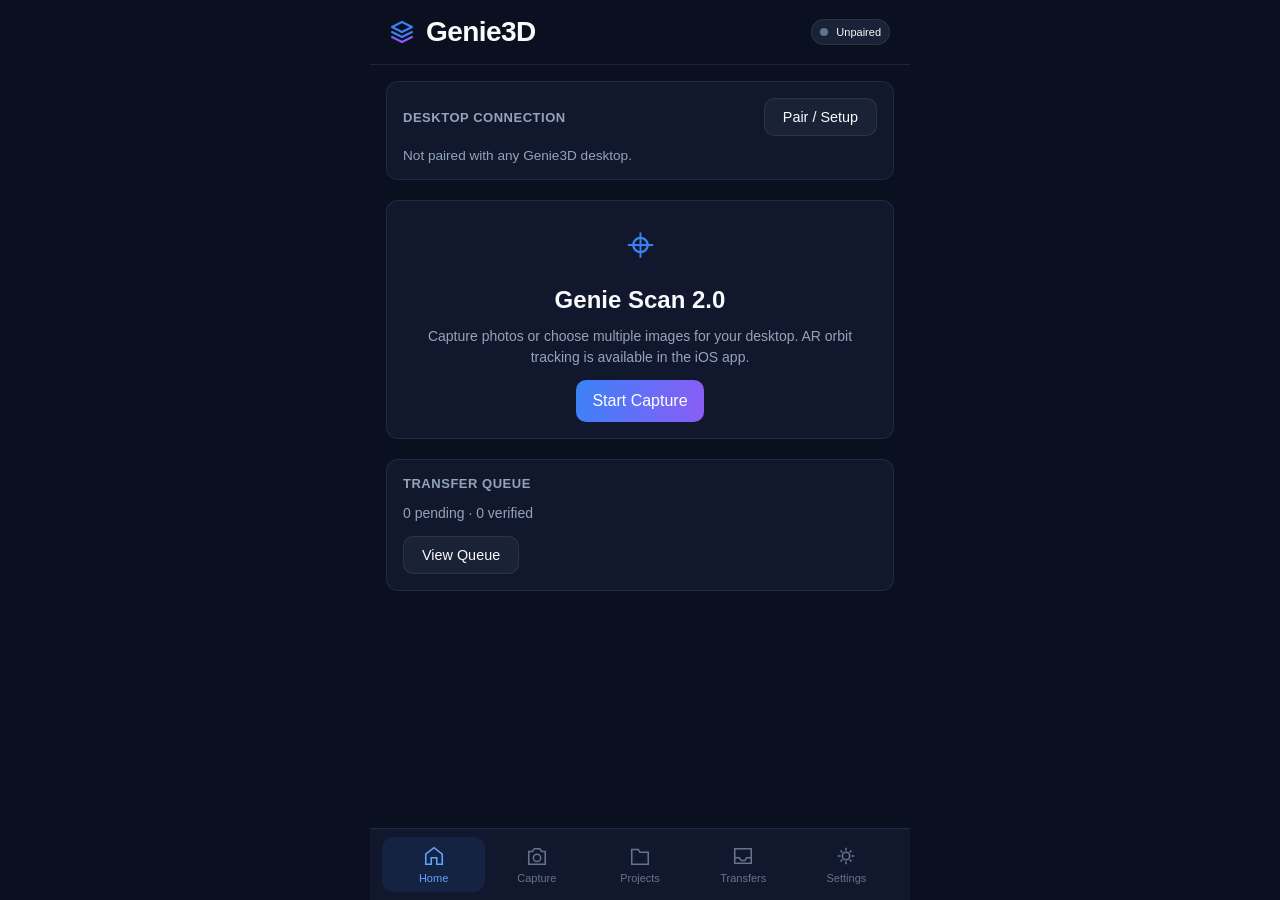
==== index.html @ 35c22467 "Publish desktop peer mode without Genie HTTP hosting" ====
<!DOCTYPE html>
<html lang="en">
  <head>
    <meta charset="UTF-8" />
    <meta name="viewport" content="width=device-width, initial-scale=1.0, viewport-fit=cover" />
    <title>Genie3D Companion</title>
    <meta name="description" content="Local-first photography and 3D capture companion for Genie3D" />
    <meta name="theme-color" content="#0B1020" />
    <link rel="apple-touch-icon" sizes="180x180" href="apple-touch-icon.png" />
    <link rel="icon" type="image/png" sizes="32x32" href="favicon-32.png" />
    <link rel="manifest" href="manifest.webmanifest" />
    <script type="module" crossorigin src="./assets/index-ChrofkDL.js"></script>
    <link rel="stylesheet" crossorigin href="./assets/index-DfnqhJjf.css">
  </head>
  <body>
    <div id="app"></div>
  </body>
</html>
---- assets/index-DfnqhJjf.css ----
:root{--bg-primary: #070A14;--bg-secondary: #0D1322;--bg-surface: rgba(22, 32, 54, .7);--bg-glass: rgba(13, 19, 34, .75);--border-subtle: rgba(255, 255, 255, .08);--border-glow: rgba(59, 130, 246, .35);--text-primary: #F8FAFC;--text-secondary: #94A3B8;--text-muted: #64748B;--accent: #3B82F6;--accent-glow: rgba(59, 130, 246, .5);--accent-violet: #8B5CF6;--status-online: #10B981;--status-warning: #F59E0B;--status-error: #EF4444;--font-main: "Outfit", -apple-system, BlinkMacSystemFont, sans-serif;--font-mono: "JetBrains Mono", monospace}*{box-sizing:border-box;margin:0;padding:0;-webkit-tap-highlight-color:transparent}body{font-family:var(--font-main);background-color:var(--bg-primary);color:var(--text-primary);min-height:100vh;display:flex;flex-direction:column;overflow-x:hidden;background-image:radial-gradient(circle at 50% 0%,rgba(59,130,246,.12) 0%,transparent 60%),radial-gradient(circle at 100% 100%,rgba(139,92,246,.08) 0%,transparent 50%)}#app{display:flex;flex-direction:column;flex:1;max-width:540px;margin:0 auto;width:100%;position:relative}header{padding:16px 20px;background:var(--bg-glass);backdrop-filter:blur(20px);-webkit-backdrop-filter:blur(20px);border-bottom:1px solid var(--border-subtle);display:flex;align-items:center;justify-content:space-between;position:sticky;top:0;z-index:100}.brand{display:flex;align-items:center;gap:12px}.brand svg{filter:drop-shadow(0 0 8px rgba(59,130,246,.5))}.brand h1{font-size:1.25rem;font-weight:700;letter-spacing:-.02em;background:linear-gradient(135deg,#60a5fa,#a78bfa);-webkit-background-clip:text;-webkit-text-fill-color:transparent}.status-badge{display:flex;align-items:center;gap:8px;font-size:.8rem;font-weight:500;padding:6px 14px;border-radius:9999px;background:var(--bg-surface);-webkit-backdrop-filter:blur(12px);backdrop-filter:blur(12px);border:1px solid var(--border-subtle);transition:all .25s ease}.status-dot{width:8px;height:8px;border-radius:50%;background:var(--text-muted)}.status-dot.online{background:var(--status-online);box-shadow:0 0 10px #10b981cc;animation:pulse-glow 2s infinite ease-in-out}@keyframes pulse-glow{0%,to{opacity:1;transform:scale(1)}50%{opacity:.65;transform:scale(1.15)}}.status-dot.warning{background:var(--status-warning)}.status-dot.error{background:var(--status-error)}main{flex:1;display:flex;flex-direction:column;padding:16px;gap:16px}.card{background:var(--bg-glass);backdrop-filter:blur(16px);-webkit-backdrop-filter:blur(16px);border:1px solid var(--border-subtle);border-radius:16px;padding:18px;box-shadow:0 8px 32px #00000059;transition:transform .2s ease,border-color .2s ease}.card:hover{border-color:var(--border-glow)}.card-title{font-size:.85rem;font-weight:600;text-transform:uppercase;letter-spacing:.05em;color:var(--text-secondary);margin-bottom:12px;display:flex;align-items:center;justify-content:space-between}.viewfinder-container{position:relative;width:100%;aspect-ratio:4/3;background:#03060c;border-radius:14px;overflow:hidden;display:flex;align-items:center;justify-content:center;border:1px solid rgba(255,255,255,.06)}video{width:100%;height:100%;object-fit:cover}.reticle-overlay{position:absolute;top:0;right:0;bottom:0;left:0;pointer-events:none;display:flex;align-items:center;justify-content:center}.reticle-corner{position:absolute;width:24px;height:24px;border:2px solid rgba(59,130,246,.7)}.reticle-corner.tl{top:20px;left:20px;border-right:none;border-bottom:none}.reticle-corner.tr{top:20px;right:20px;border-left:none;border-bottom:none}.reticle-corner.bl{bottom:20px;left:20px;border-right:none;border-top:none}.reticle-corner.br{bottom:20px;right:20px;border-left:none;border-top:none}.reticle-center{width:48px;height:48px;border:1px dashed rgba(59,130,246,.5);border-radius:50%;position:relative}.reticle-center:before,.reticle-center:after{content:"";position:absolute;background:#3b82f6cc}.reticle-center:before{top:50%;left:-6px;width:60px;height:1px}.reticle-center:after{left:50%;top:-6px;height:60px;width:1px}.shutter-panel{display:flex;align-items:center;justify-content:space-around;padding:16px 0 4px}.btn-shutter{width:72px;height:72px;border-radius:50%;border:4px solid #ffffff;background:linear-gradient(135deg,#3b82f6,#8b5cf6);cursor:pointer;box-shadow:0 0 24px var(--accent-glow);transition:transform .15s cubic-bezier(.34,1.56,.64,1),filter .15s ease;position:relative}.btn-shutter:hover{transform:scale(1.05)}.btn-shutter:active{transform:scale(.92);filter:brightness(1.2)}.btn-secondary{background:var(--bg-surface);border:1px solid var(--border-subtle);color:var(--text-primary);padding:10px 18px;border-radius:10px;font-size:.9rem;font-weight:500;cursor:pointer;transition:background .2s ease,border-color .2s ease}.btn-secondary:hover{background:#232d4bcc;border-color:var(--border-glow)}.queue-list{display:flex;flex-direction:column;gap:10px;max-height:240px;overflow-y:auto}.queue-item{display:flex;align-items:center;gap:14px;padding:10px 14px;background:var(--bg-surface);border-radius:10px;border:1px solid var(--border-subtle);animation:slide-in .2s ease}@keyframes slide-in{0%{opacity:0;transform:translateY(6px)}to{opacity:1;transform:translateY(0)}}.queue-thumb{width:48px;height:48px;object-fit:cover;border-radius:8px;border:1px solid var(--border-subtle)}.queue-details{flex:1;font-size:.85rem}.queue-progress{height:5px;background:#0006;border-radius:3px;overflow:hidden;margin-top:6px}.queue-progress-bar{height:100%;background:linear-gradient(90deg,#3b82f6,#8b5cf6);border-radius:3px;transition:width .3s cubic-bezier(.4,0,.2,1)}nav{display:flex;background:var(--bg-glass);backdrop-filter:blur(20px);-webkit-backdrop-filter:blur(20px);border-top:1px solid var(--border-subtle);padding:8px 12px;position:sticky;bottom:0;z-index:100}.nav-item{flex:1;display:flex;flex-direction:column;align-items:center;gap:4px;font-size:.75rem;font-weight:500;color:var(--text-muted);cursor:pointer;background:none;border:none;padding:8px;border-radius:12px;transition:all .2s ease}.nav-item.active{color:#60a5fa;background:#3b82f61a}.nav-item:hover:not(.active){color:var(--text-secondary)}[hidden]{display:none!important}body{background-image:none}header{background:var(--bg-primary);-webkit-backdrop-filter:none;backdrop-filter:none;flex-wrap:wrap;gap:12px}.brand h1{background:none;-webkit-text-fill-color:var(--text-primary);font-size:28px}.brand svg{filter:none}main{padding:16px}[data-screen]{display:flex;flex-direction:column;gap:20px}.card{background:var(--bg-secondary);-webkit-backdrop-filter:none;backdrop-filter:none;border-radius:12px;padding:16px;box-shadow:none;margin-bottom:0}.card-title{font-size:13px;text-transform:uppercase;letter-spacing:.04em}.card p,.screen-note{color:var(--text-secondary);font-size:14px;line-height:1.5;margin-bottom:12px}.scan-card{text-align:center}.scan-card h2{margin:12px 0}.scan-symbol{font-size:48px;color:var(--accent)}.btn-primary{border:0;border-radius:10px;padding:12px 16px;color:#fff;background:linear-gradient(100deg,var(--accent),var(--accent-violet));font:inherit;cursor:pointer}nav{background:var(--bg-secondary);padding-bottom:max(8px,env(safe-area-inset-bottom))}.nav-item{flex:1;min-width:0;font-size:11px;gap:5px}.nav-item svg{flex-shrink:0}.status-badge{font-size:11px;padding:6px 8px}#camera-feedback{padding:12px}button:disabled{opacity:.5;cursor:default}
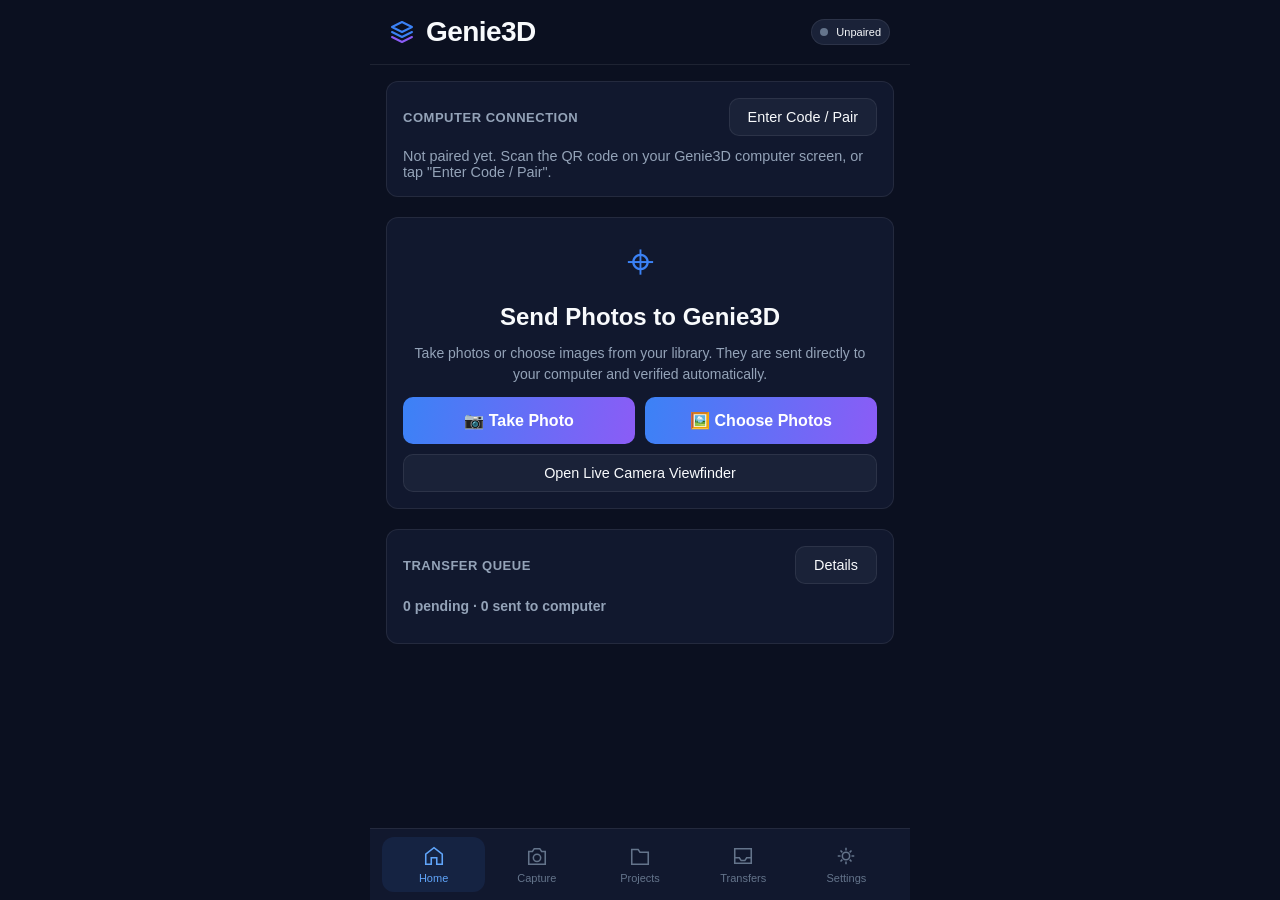
==== commit 33e058a7: "Deploy Genie3D Companion PWA with zero-UPnP cellular remote pairing and single-screen workflow" ====
--- a/index.html
+++ b/index.html
@@ -1,18 +1,20 @@
-<!DOCTYPE html>
-<html lang="en">
-  <head>
-    <meta charset="UTF-8" />
-    <meta name="viewport" content="width=device-width, initial-scale=1.0, viewport-fit=cover" />
-    <title>Genie3D Companion</title>
-    <meta name="description" content="Local-first photography and 3D capture companion for Genie3D" />
-    <meta name="theme-color" content="#0B1020" />
-    <link rel="apple-touch-icon" sizes="180x180" href="apple-touch-icon.png" />
-    <link rel="icon" type="image/png" sizes="32x32" href="favicon-32.png" />
-    <link rel="manifest" href="manifest.webmanifest" />
-    <script type="module" crossorigin src="./assets/index-ChrofkDL.js"></script>
+<!DOCTYPE html>
+<html lang="en">
+  <head>
+    <meta charset="UTF-8" />
+    <meta name="viewport" content="width=device-width, initial-scale=1.0, viewport-fit=cover" />
+    <title>Genie3D Companion</title>
+    <meta name="description" content="Local-first photography and 3D capture companion for Genie3D" />
+    <meta name="theme-color" content="#0B1020" />
+    <link rel="apple-touch-icon" sizes="180x180" href="apple-touch-icon.png" />
+    <link rel="icon" type="image/png" sizes="32x32" href="favicon-32.png" />
+    <link rel="manifest" href="manifest.webmanifest" />+
+    <script type="module" crossorigin src="./assets/index-DS5dRBgy.js"></script>
     <link rel="stylesheet" crossorigin href="./assets/index-DfnqhJjf.css">
-  </head>
-  <body>
-    <div id="app"></div>
-  </body>
-</html>
+  </head>
+  <body>
+    <div id="app"></div>+
+  </body>
+</html>
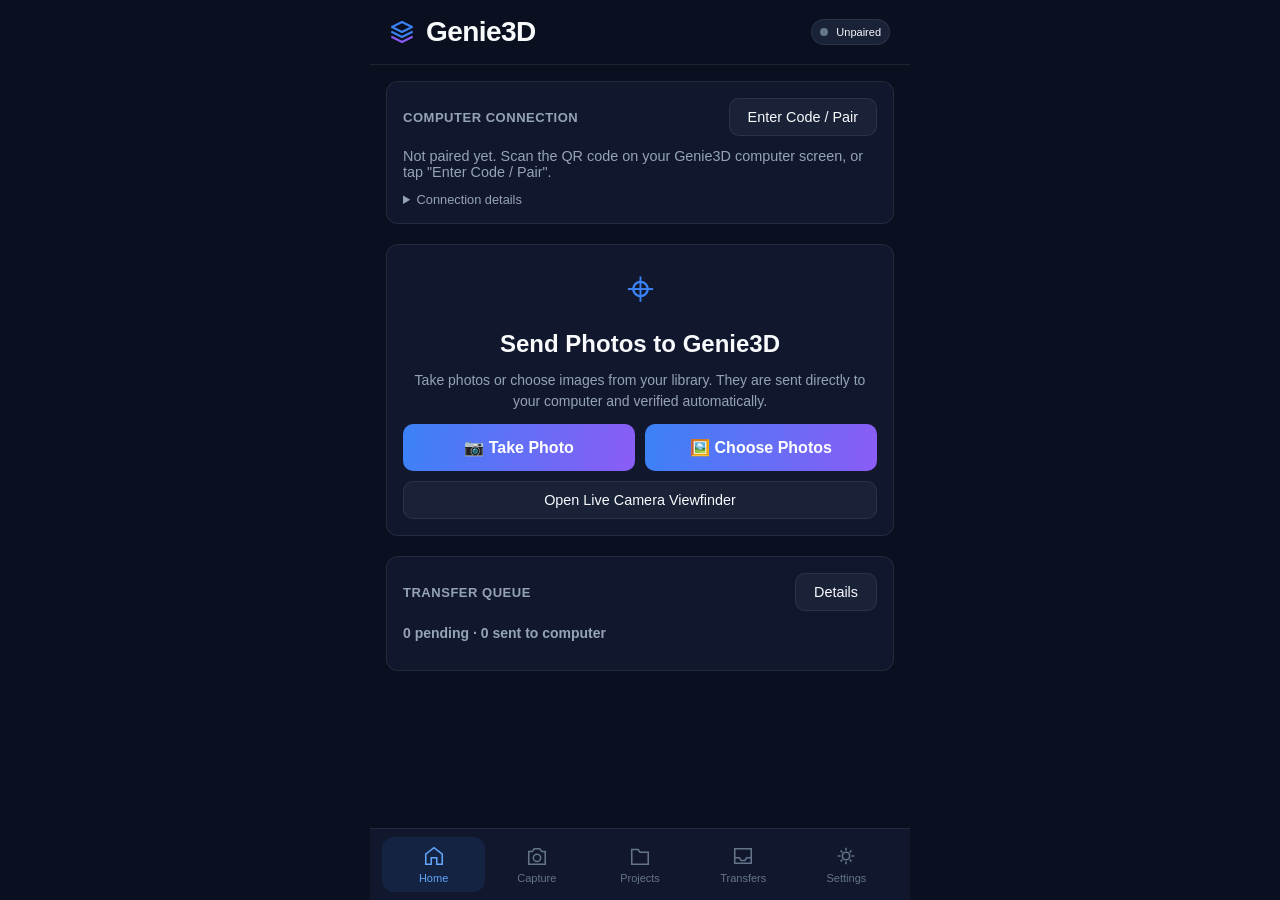
==== commit 80000fdb: "Publish PWA heartbeat diagnostics for phone offline investigation" ====
--- a/index.html
+++ b/index.html
@@ -10,7 +10,7 @@
     <link rel="icon" type="image/png" sizes="32x32" href="favicon-32.png" />
     <link rel="manifest" href="manifest.webmanifest" /> 
-    <script type="module" crossorigin src="./assets/index-DS5dRBgy.js"></script>
+    <script type="module" crossorigin src="./assets/index-B-w7GGmQ.js"></script>
     <link rel="stylesheet" crossorigin href="./assets/index-DfnqhJjf.css">
   </head>
   <body>
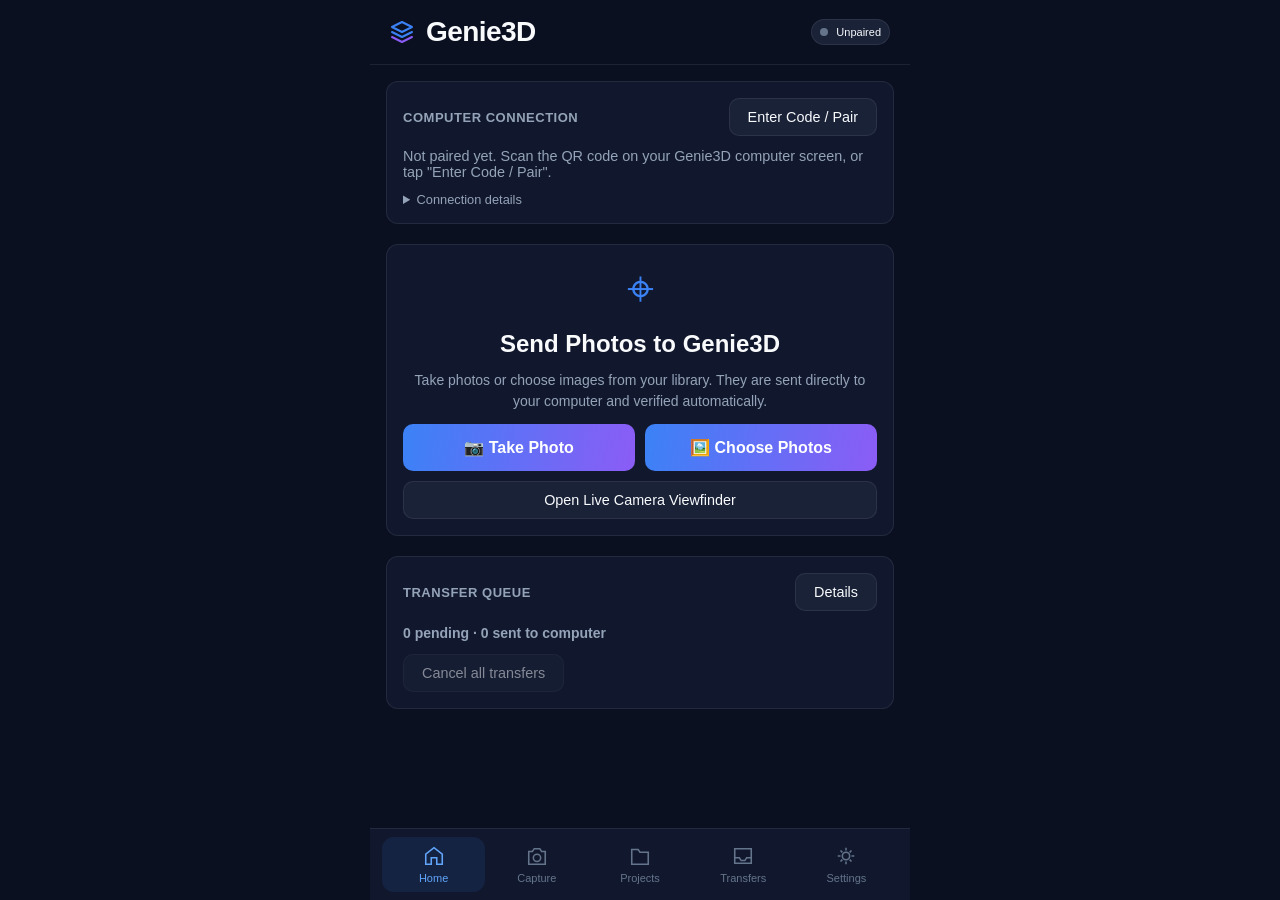
==== commit 5266d206: "Publish Companion per-file pause cancel and cancel-all controls" ====
--- a/index.html
+++ b/index.html
@@ -10,8 +10,8 @@
     <link rel="icon" type="image/png" sizes="32x32" href="favicon-32.png" />
     <link rel="manifest" href="manifest.webmanifest" /> 
-    <script type="module" crossorigin src="./assets/index-B-w7GGmQ.js"></script>
-    <link rel="stylesheet" crossorigin href="./assets/index-DfnqhJjf.css">
+    <script type="module" crossorigin src="./assets/index-CavsjTFA.js"></script>
+    <link rel="stylesheet" crossorigin href="./assets/index-C3718asn.css">
   </head>
   <body>
     <div id="app"></div>
--- a/assets/index-C3718asn.css
+++ b/assets/index-C3718asn.css
@@ -0,0 +1 @@
+:root{--bg-primary: #070A14;--bg-secondary: #0D1322;--bg-surface: rgba(22, 32, 54, .7);--bg-glass: rgba(13, 19, 34, .75);--border-subtle: rgba(255, 255, 255, .08);--border-glow: rgba(59, 130, 246, .35);--text-primary: #F8FAFC;--text-secondary: #94A3B8;--text-muted: #64748B;--accent: #3B82F6;--accent-glow: rgba(59, 130, 246, .5);--accent-violet: #8B5CF6;--status-online: #10B981;--status-warning: #F59E0B;--status-error: #EF4444;--font-main: "Outfit", -apple-system, BlinkMacSystemFont, sans-serif;--font-mono: "JetBrains Mono", monospace}*{box-sizing:border-box;margin:0;padding:0;-webkit-tap-highlight-color:transparent}body{font-family:var(--font-main);background-color:var(--bg-primary);color:var(--text-primary);min-height:100vh;display:flex;flex-direction:column;overflow-x:hidden;background-image:radial-gradient(circle at 50% 0%,rgba(59,130,246,.12) 0%,transparent 60%),radial-gradient(circle at 100% 100%,rgba(139,92,246,.08) 0%,transparent 50%)}#app{display:flex;flex-direction:column;flex:1;max-width:540px;margin:0 auto;width:100%;position:relative}header{padding:16px 20px;background:var(--bg-glass);backdrop-filter:blur(20px);-webkit-backdrop-filter:blur(20px);border-bottom:1px solid var(--border-subtle);display:flex;align-items:center;justify-content:space-between;position:sticky;top:0;z-index:100}.brand{display:flex;align-items:center;gap:12px}.brand svg{filter:drop-shadow(0 0 8px rgba(59,130,246,.5))}.brand h1{font-size:1.25rem;font-weight:700;letter-spacing:-.02em;background:linear-gradient(135deg,#60a5fa,#a78bfa);-webkit-background-clip:text;-webkit-text-fill-color:transparent}.status-badge{display:flex;align-items:center;gap:8px;font-size:.8rem;font-weight:500;padding:6px 14px;border-radius:9999px;background:var(--bg-surface);-webkit-backdrop-filter:blur(12px);backdrop-filter:blur(12px);border:1px solid var(--border-subtle);transition:all .25s ease}.status-dot{width:8px;height:8px;border-radius:50%;background:var(--text-muted)}.status-dot.online{background:var(--status-online);box-shadow:0 0 10px #10b981cc;animation:pulse-glow 2s infinite ease-in-out}@keyframes pulse-glow{0%,to{opacity:1;transform:scale(1)}50%{opacity:.65;transform:scale(1.15)}}.status-dot.warning{background:var(--status-warning)}.status-dot.error{background:var(--status-error)}main{flex:1;display:flex;flex-direction:column;padding:16px;gap:16px}.card{background:var(--bg-glass);backdrop-filter:blur(16px);-webkit-backdrop-filter:blur(16px);border:1px solid var(--border-subtle);border-radius:16px;padding:18px;box-shadow:0 8px 32px #00000059;transition:transform .2s ease,border-color .2s ease}.card:hover{border-color:var(--border-glow)}.card-title{font-size:.85rem;font-weight:600;text-transform:uppercase;letter-spacing:.05em;color:var(--text-secondary);margin-bottom:12px;display:flex;align-items:center;justify-content:space-between}.viewfinder-container{position:relative;width:100%;aspect-ratio:4/3;background:#03060c;border-radius:14px;overflow:hidden;display:flex;align-items:center;justify-content:center;border:1px solid rgba(255,255,255,.06)}video{width:100%;height:100%;object-fit:cover}.reticle-overlay{position:absolute;top:0;right:0;bottom:0;left:0;pointer-events:none;display:flex;align-items:center;justify-content:center}.reticle-corner{position:absolute;width:24px;height:24px;border:2px solid rgba(59,130,246,.7)}.reticle-corner.tl{top:20px;left:20px;border-right:none;border-bottom:none}.reticle-corner.tr{top:20px;right:20px;border-left:none;border-bottom:none}.reticle-corner.bl{bottom:20px;left:20px;border-right:none;border-top:none}.reticle-corner.br{bottom:20px;right:20px;border-left:none;border-top:none}.reticle-center{width:48px;height:48px;border:1px dashed rgba(59,130,246,.5);border-radius:50%;position:relative}.reticle-center:before,.reticle-center:after{content:"";position:absolute;background:#3b82f6cc}.reticle-center:before{top:50%;left:-6px;width:60px;height:1px}.reticle-center:after{left:50%;top:-6px;height:60px;width:1px}.shutter-panel{display:flex;align-items:center;justify-content:space-around;padding:16px 0 4px}.btn-shutter{width:72px;height:72px;border-radius:50%;border:4px solid #ffffff;background:linear-gradient(135deg,#3b82f6,#8b5cf6);cursor:pointer;box-shadow:0 0 24px var(--accent-glow);transition:transform .15s cubic-bezier(.34,1.56,.64,1),filter .15s ease;position:relative}.btn-shutter:hover{transform:scale(1.05)}.btn-shutter:active{transform:scale(.92);filter:brightness(1.2)}.btn-secondary{background:var(--bg-surface);border:1px solid var(--border-subtle);color:var(--text-primary);padding:10px 18px;border-radius:10px;font-size:.9rem;font-weight:500;cursor:pointer;transition:background .2s ease,border-color .2s ease}.btn-secondary:hover{background:#232d4bcc;border-color:var(--border-glow)}.queue-list{display:flex;flex-direction:column;gap:10px;max-height:min(50dvh,420px);overflow-y:auto}.queue-item{display:flex;align-items:center;gap:14px;padding:10px 14px;background:var(--bg-surface);border-radius:10px;border:1px solid var(--border-subtle);animation:slide-in .2s ease}@keyframes slide-in{0%{opacity:0;transform:translateY(6px)}to{opacity:1;transform:translateY(0)}}.queue-thumb{width:48px;height:48px;object-fit:cover;border-radius:8px;border:1px solid var(--border-subtle)}.queue-details{flex:1;min-width:90px;overflow-wrap:anywhere;font-size:.85rem}.queue-item{flex-wrap:wrap}.queue-toolbar{display:flex;flex-wrap:wrap;gap:8px;margin-bottom:12px}.queue-file-controls{display:flex;align-items:center;gap:6px;margin-left:auto}.transfer-button{width:44px;height:44px;min-width:44px;display:inline-flex;align-items:center;justify-content:center;padding:10px;border:1px solid var(--border-subtle);border-radius:50%;color:var(--text-primary);background:var(--bg-elevated, #1c2438);cursor:pointer;touch-action:manipulation}.transfer-button svg{width:22px;height:22px;fill:currentColor}.transfer-button:focus-visible{outline:2px solid #8b5cf6;outline-offset:3px}.transfer-stop{color:#ff9b91}.transfer-ring{width:44px;height:44px;flex-shrink:0}.transfer-ring circle{fill:none;stroke-width:3}.transfer-ring-track{stroke:#30394e}.transfer-ring-value{stroke:#8b5cf6;transform:rotate(-90deg);transform-origin:center}.transfer-ring text{fill:var(--text-primary);font-size:9px;text-anchor:middle;font-weight:600}@media (max-width: 420px){.queue-file-controls{width:100%;justify-content:flex-end}}.queue-progress{height:5px;background:#0006;border-radius:3px;overflow:hidden;margin-top:6px}.queue-progress-bar{height:100%;background:linear-gradient(90deg,#3b82f6,#8b5cf6);border-radius:3px;transition:width .3s cubic-bezier(.4,0,.2,1)}nav{display:flex;background:var(--bg-glass);backdrop-filter:blur(20px);-webkit-backdrop-filter:blur(20px);border-top:1px solid var(--border-subtle);padding:8px 12px;position:sticky;bottom:0;z-index:100}.nav-item{flex:1;display:flex;flex-direction:column;align-items:center;gap:4px;font-size:.75rem;font-weight:500;color:var(--text-muted);cursor:pointer;background:none;border:none;padding:8px;border-radius:12px;transition:all .2s ease}.nav-item.active{color:#60a5fa;background:#3b82f61a}.nav-item:hover:not(.active){color:var(--text-secondary)}[hidden]{display:none!important}body{background-image:none}header{background:var(--bg-primary);-webkit-backdrop-filter:none;backdrop-filter:none;flex-wrap:wrap;gap:12px}.brand h1{background:none;-webkit-text-fill-color:var(--text-primary);font-size:28px}.brand svg{filter:none}main{padding:16px}[data-screen]{display:flex;flex-direction:column;gap:20px}.card{background:var(--bg-secondary);-webkit-backdrop-filter:none;backdrop-filter:none;border-radius:12px;padding:16px;box-shadow:none;margin-bottom:0}.card-title{font-size:13px;text-transform:uppercase;letter-spacing:.04em}.card p,.screen-note{color:var(--text-secondary);font-size:14px;line-height:1.5;margin-bottom:12px}.scan-card{text-align:center}.scan-card h2{margin:12px 0}.scan-symbol{font-size:48px;color:var(--accent)}.btn-primary{border:0;border-radius:10px;padding:12px 16px;color:#fff;background:linear-gradient(100deg,var(--accent),var(--accent-violet));font:inherit;cursor:pointer}nav{background:var(--bg-secondary);padding-bottom:max(8px,env(safe-area-inset-bottom))}.nav-item{flex:1;min-width:0;font-size:11px;gap:5px}.nav-item svg{flex-shrink:0}.status-badge{font-size:11px;padding:6px 8px}#camera-feedback{padding:12px}button:disabled{opacity:.5;cursor:default}
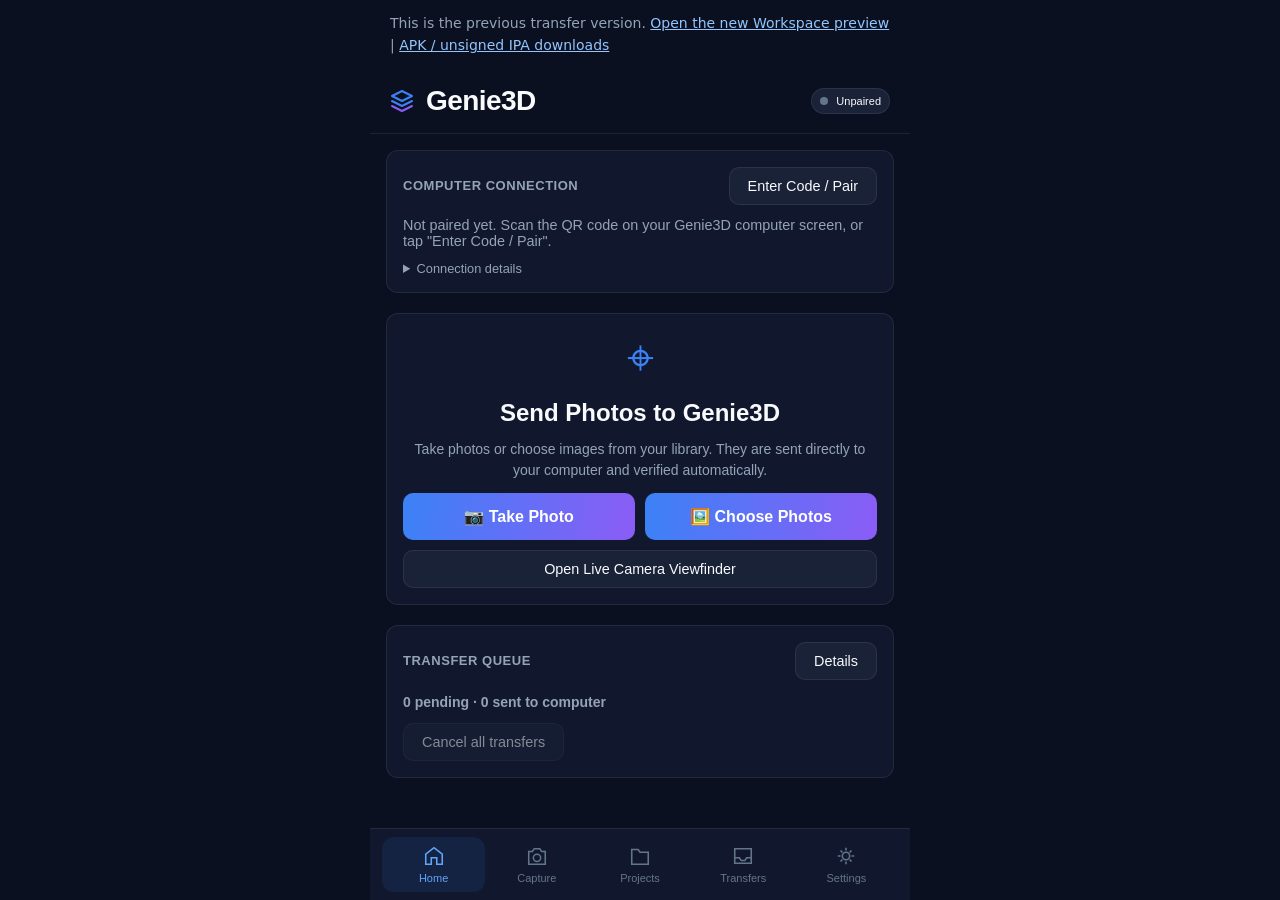
==== commit 165bfce2: "Publish clearer workspace preview and public native test downloads" ====
--- a/index.html
+++ b/index.html
@@ -14,6 +14,7 @@
     <link rel="stylesheet" crossorigin href="./assets/index-C3718asn.css">
   </head>
   <body>
+    <aside style="padding:12px 20px;max-width:540px;margin:auto;color:#94a3b8;font:14px system-ui;line-height:1.6" aria-label="Companion versions">This is the previous transfer version. <a style="color:#93c5fd" href="./workspace-preview/">Open the new Workspace preview</a> | <a style="color:#93c5fd" href="./downloads/">APK / unsigned IPA downloads</a></aside>
     <div id="app"></div> 
   </body>
